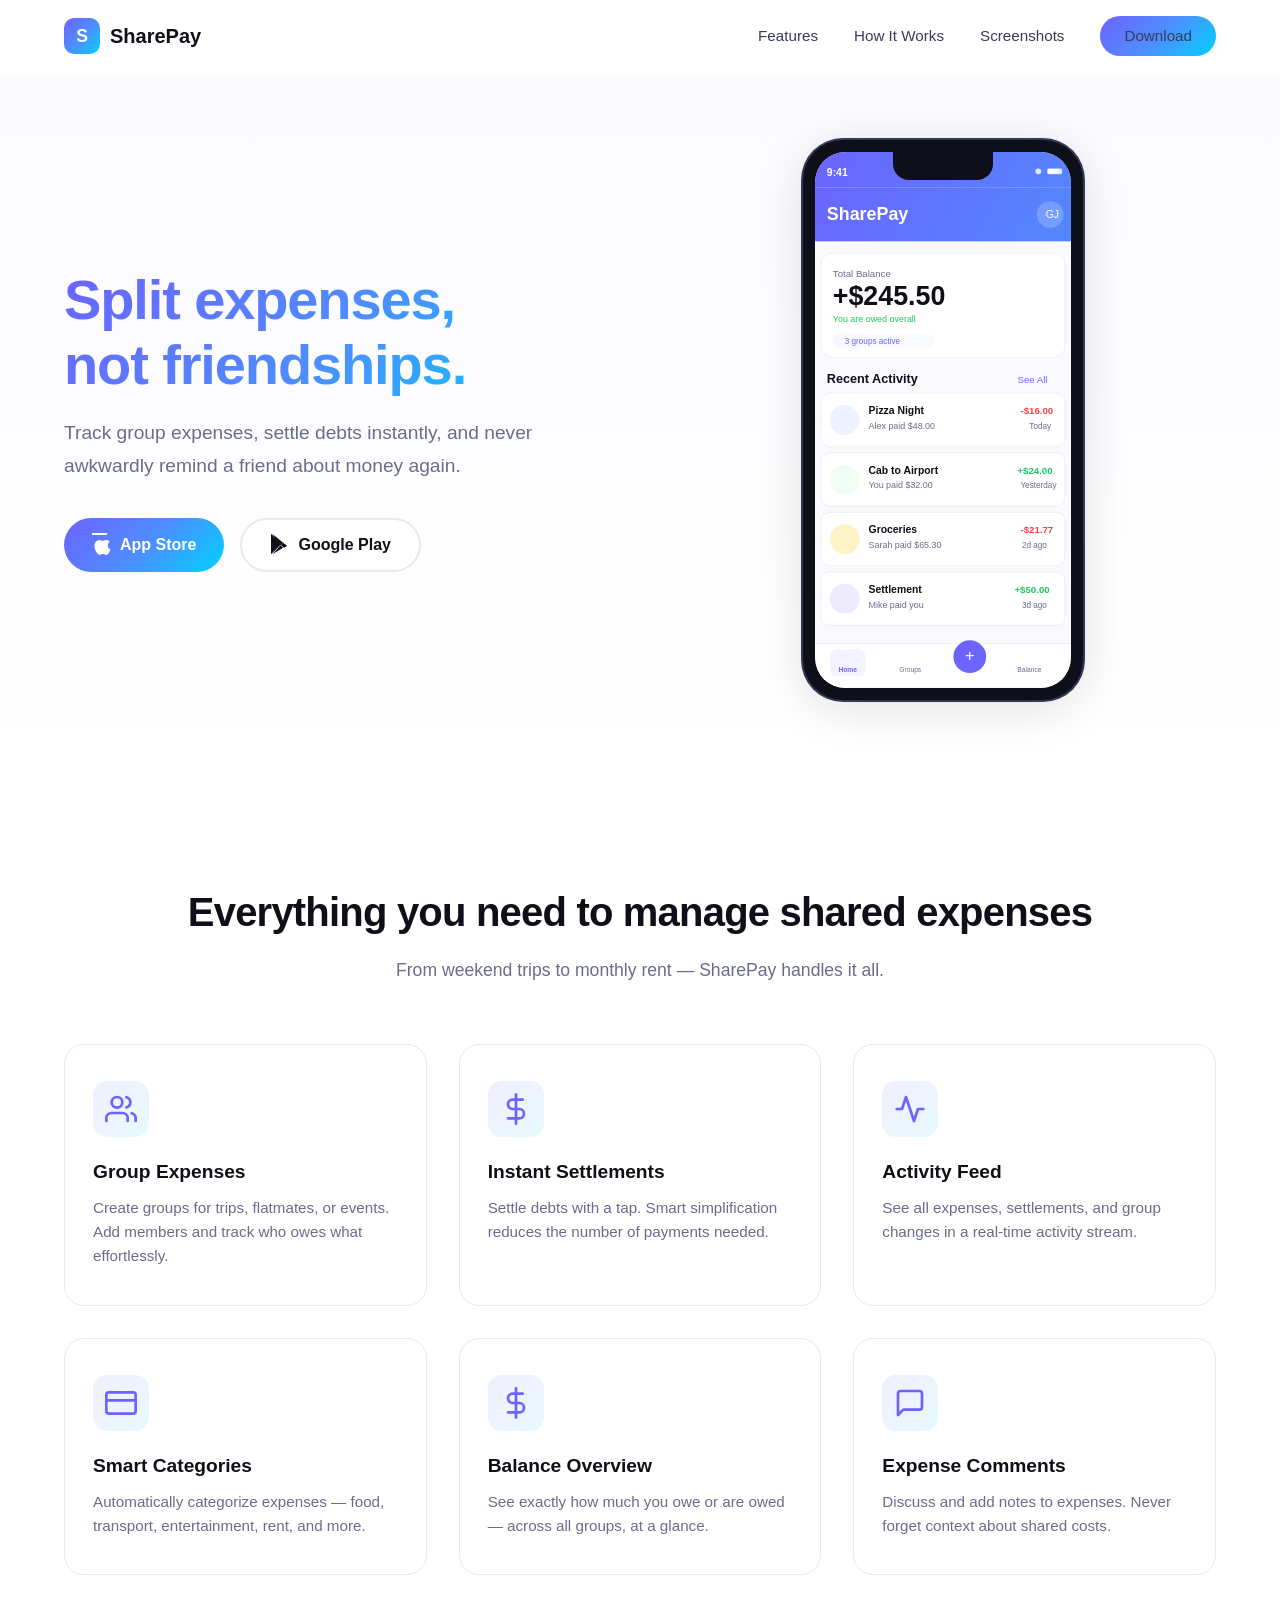
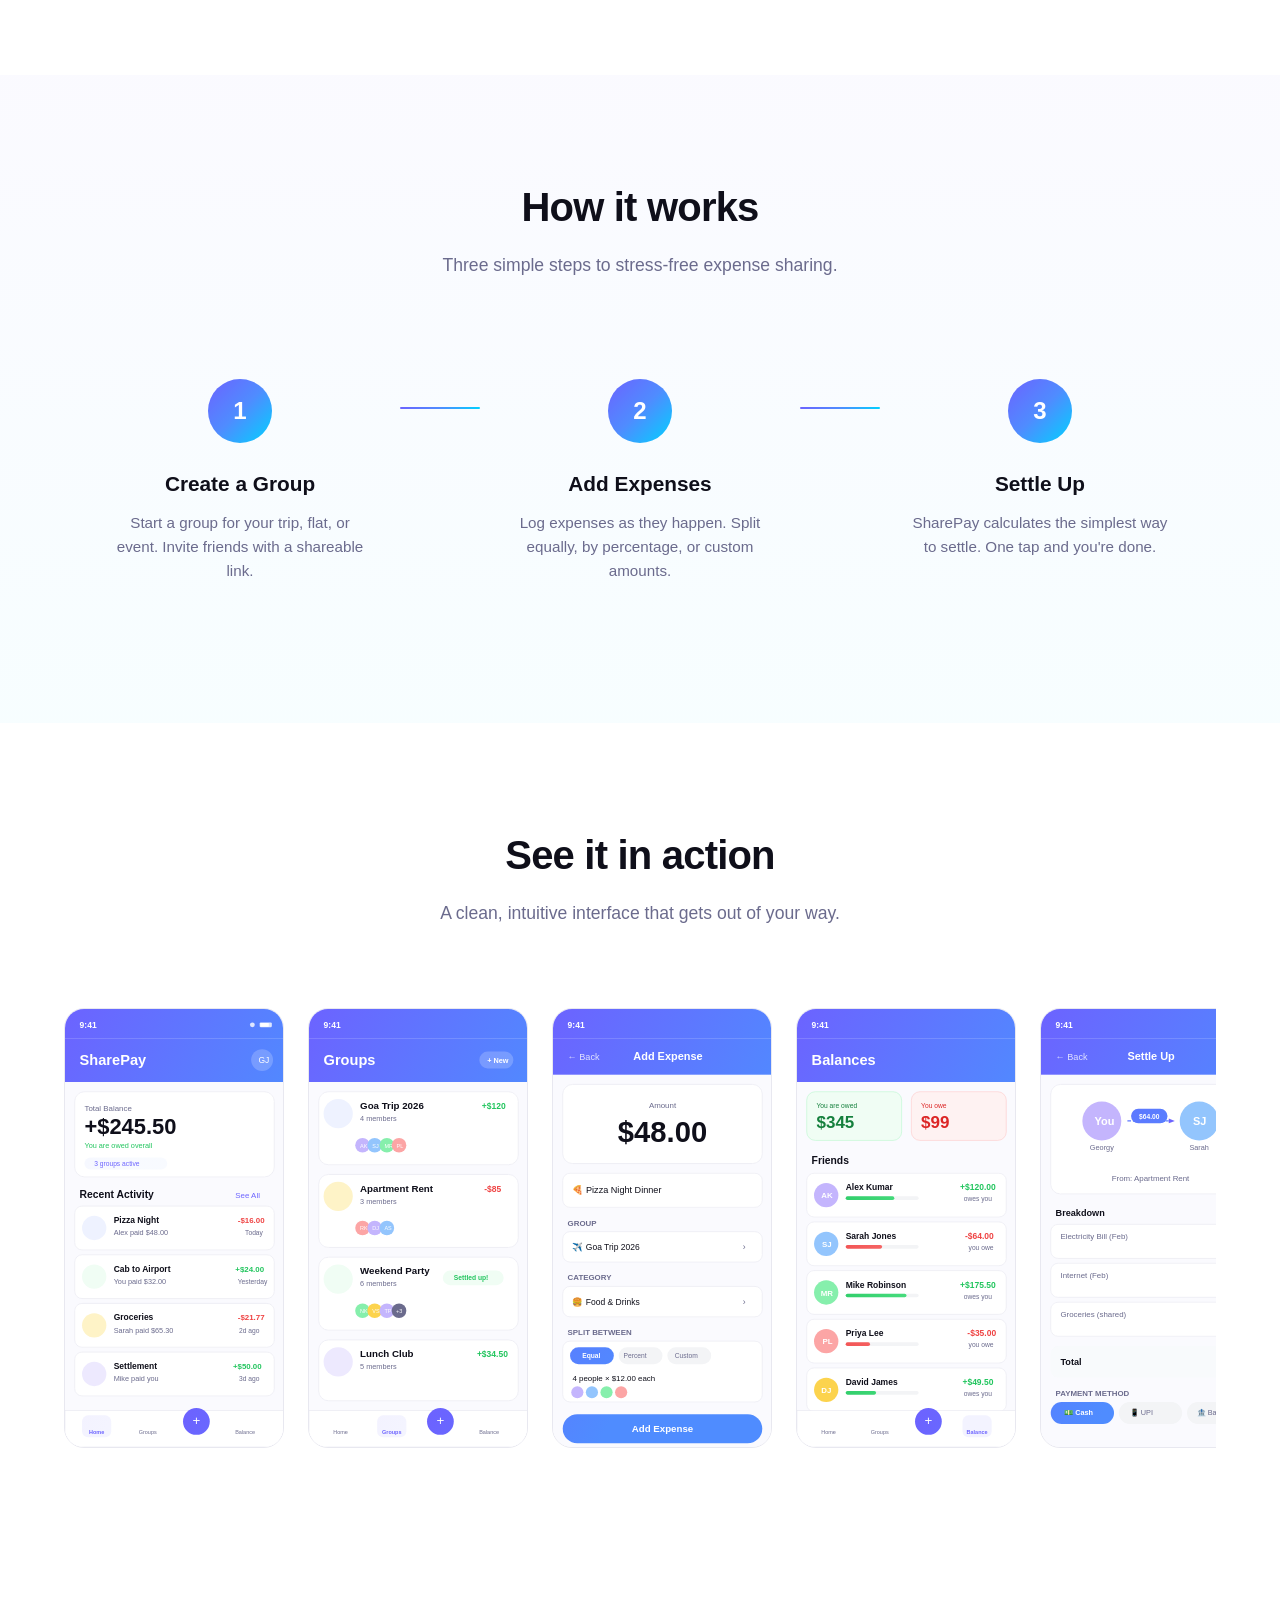
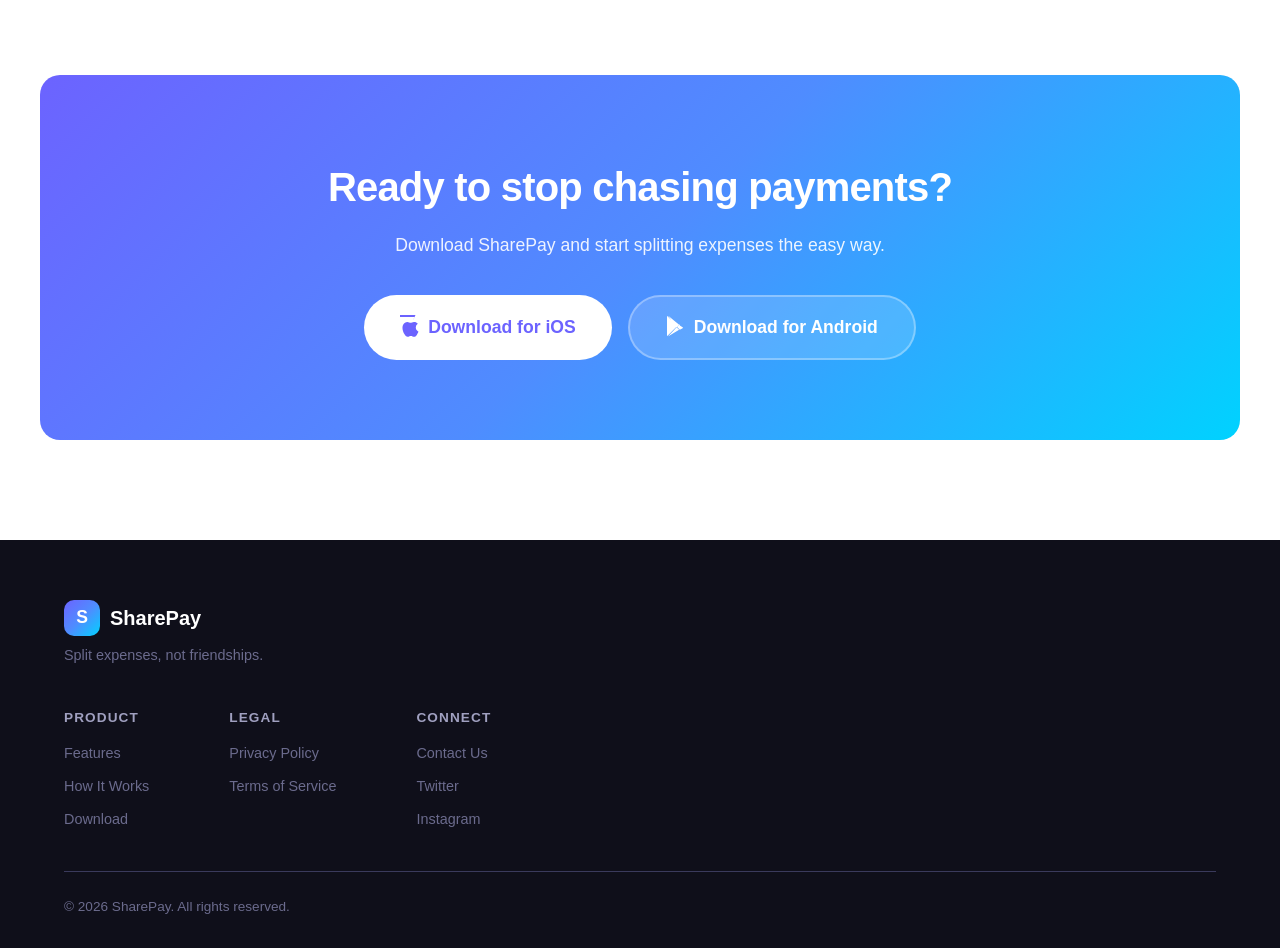
==== index.html @ a09e29b0 "Add SharePay landing page Static HTML/CSS/JS landing page with hero, features, how-it-works, app scr" ====
<!DOCTYPE html>
<html lang="en">
<head>
    <meta charset="UTF-8">
    <meta name="viewport" content="width=device-width, initial-scale=1.0">
    <title>SharePay — Split Expenses, Not Friendships</title>
    <meta name="description" content="SharePay makes splitting bills and tracking group expenses effortless. Available on iOS and Android.">
    <link rel="stylesheet" href="css/styles.css">
</head>
<body>

    <!-- Navigation -->
    <nav class="navbar" id="navbar">
        <div class="container nav-container">
            <a href="#" class="logo">
                <span class="logo-icon">S</span>
                <span class="logo-text">SharePay</span>
            </a>
            <button class="nav-toggle" id="navToggle" aria-label="Toggle menu">
                <span></span>
                <span></span>
                <span></span>
            </button>
            <ul class="nav-links" id="navLinks">
                <li><a href="#features">Features</a></li>
                <li><a href="#how-it-works">How It Works</a></li>
                <li><a href="#screenshots">Screenshots</a></li>
                <li><a href="#download" class="btn btn-nav">Download</a></li>
            </ul>
        </div>
    </nav>

    <!-- Hero -->
    <section class="hero" id="hero">
        <div class="container hero-container">
            <div class="hero-content">
                <h1>Split expenses,<br>not friendships.</h1>
                <p class="hero-subtitle">Track group expenses, settle debts instantly, and never awkwardly remind a friend about money again.</p>
                <div class="hero-cta">
                    <a href="#" class="btn btn-primary">
                        <svg width="20" height="24" viewBox="0 0 20 24" fill="currentColor"><path d="M15.77 12.588c-.024-2.468 2.016-3.66 2.108-3.72-1.152-1.68-2.94-1.908-3.576-1.932-1.512-.156-2.964.9-3.732.9-.78 0-1.968-.876-3.24-.852-1.656.024-3.192.972-4.044 2.46-1.74 3.012-.444 7.464 1.236 9.9.828 1.2 1.812 2.544 3.096 2.496 1.248-.048 1.716-.804 3.228-.804 1.5 0 1.932.804 3.24.78 1.344-.024 2.184-1.212 2.988-2.42.96-1.38 1.344-2.724 1.368-2.796-.036-.012-2.616-1.008-2.64-3.984v-.028zM13.26 5.1c.684-.84 1.152-1.992 1.02-3.156-984.048-1.968.66-2.652 1.5-2.652 1.5s.204 1.104-.48 2.16c-.684.84-1.44 1.5-2.544 1.416-.06 0-.06 0 0 0z"/></svg>
                        App Store
                    </a>
                    <a href="#" class="btn btn-secondary">
                        <svg width="20" height="22" viewBox="0 0 20 22" fill="currentColor"><path d="M1.252 0L11.3 10.048 1.252 20.096c-.168-.18-.252-.432-.252-.744V.744C1 .432 1.084.18 1.252 0zm.744-.432L13.14 8.856l-2.496 2.496L2.004-.432h-.008zM13.86 9.576l2.736 1.584c.504.288.504.768 0 1.068L13.86 13.8l-2.748-2.748 2.748-2.748v.272zM1.996 20.528l8.64-9.288 2.496 2.496L1.996 20.528z"/></svg>
                        Google Play
                    </a>
                </div>
            </div>
            <div class="hero-visual">
                <div class="phone-mockup">
                    <div class="phone-screen">
                        <img src="assets/screen-home.svg" alt="SharePay Home Screen" class="phone-screen-img">
                    </div>
                </div>
            </div>
        </div>
    </section>

    <!-- Features -->
    <section class="features" id="features">
        <div class="container">
            <div class="section-header">
                <h2>Everything you need to manage shared expenses</h2>
                <p>From weekend trips to monthly rent — SharePay handles it all.</p>
            </div>
            <div class="features-grid">
                <div class="feature-card reveal">
                    <div class="feature-icon">
                        <svg width="32" height="32" viewBox="0 0 24 24" fill="none" stroke="currentColor" stroke-width="2" stroke-linecap="round" stroke-linejoin="round"><path d="M17 21v-2a4 4 0 0 0-4-4H5a4 4 0 0 0-4 4v2"/><circle cx="9" cy="7" r="4"/><path d="M23 21v-2a4 4 0 0 0-3-3.87"/><path d="M16 3.13a4 4 0 0 1 0 7.75"/></svg>
                    </div>
                    <h3>Group Expenses</h3>
                    <p>Create groups for trips, flatmates, or events. Add members and track who owes what effortlessly.</p>
                </div>
                <div class="feature-card reveal">
                    <div class="feature-icon">
                        <svg width="32" height="32" viewBox="0 0 24 24" fill="none" stroke="currentColor" stroke-width="2" stroke-linecap="round" stroke-linejoin="round"><path d="M12 1v22"/><path d="M17 5H9.5a3.5 3.5 0 0 0 0 7h5a3.5 3.5 0 0 1 0 7H6"/></svg>
                    </div>
                    <h3>Instant Settlements</h3>
                    <p>Settle debts with a tap. Smart simplification reduces the number of payments needed.</p>
                </div>
                <div class="feature-card reveal">
                    <div class="feature-icon">
                        <svg width="32" height="32" viewBox="0 0 24 24" fill="none" stroke="currentColor" stroke-width="2" stroke-linecap="round" stroke-linejoin="round"><polyline points="22 12 18 12 15 21 9 3 6 12 2 12"/></svg>
                    </div>
                    <h3>Activity Feed</h3>
                    <p>See all expenses, settlements, and group changes in a real-time activity stream.</p>
                </div>
                <div class="feature-card reveal">
                    <div class="feature-icon">
                        <svg width="32" height="32" viewBox="0 0 24 24" fill="none" stroke="currentColor" stroke-width="2" stroke-linecap="round" stroke-linejoin="round"><rect x="1" y="4" width="22" height="16" rx="2" ry="2"/><line x1="1" y1="10" x2="23" y2="10"/></svg>
                    </div>
                    <h3>Smart Categories</h3>
                    <p>Automatically categorize expenses — food, transport, entertainment, rent, and more.</p>
                </div>
                <div class="feature-card reveal">
                    <div class="feature-icon">
                        <svg width="32" height="32" viewBox="0 0 24 24" fill="none" stroke="currentColor" stroke-width="2" stroke-linecap="round" stroke-linejoin="round"><line x1="12" y1="1" x2="12" y2="23"/><path d="M17 5H9.5a3.5 3.5 0 0 0 0 7h5a3.5 3.5 0 0 1 0 7H6"/></svg>
                    </div>
                    <h3>Balance Overview</h3>
                    <p>See exactly how much you owe or are owed — across all groups, at a glance.</p>
                </div>
                <div class="feature-card reveal">
                    <div class="feature-icon">
                        <svg width="32" height="32" viewBox="0 0 24 24" fill="none" stroke="currentColor" stroke-width="2" stroke-linecap="round" stroke-linejoin="round"><path d="M21 15a2 2 0 0 1-2 2H7l-4 4V5a2 2 0 0 1 2-2h14a2 2 0 0 1 2 2z"/></svg>
                    </div>
                    <h3>Expense Comments</h3>
                    <p>Discuss and add notes to expenses. Never forget context about shared costs.</p>
                </div>
            </div>
        </div>
    </section>

    <!-- How It Works -->
    <section class="how-it-works" id="how-it-works">
        <div class="container">
            <div class="section-header">
                <h2>How it works</h2>
                <p>Three simple steps to stress-free expense sharing.</p>
            </div>
            <div class="steps">
                <div class="step reveal">
                    <div class="step-number">1</div>
                    <h3>Create a Group</h3>
                    <p>Start a group for your trip, flat, or event. Invite friends with a shareable link.</p>
                </div>
                <div class="step-connector"></div>
                <div class="step reveal">
                    <div class="step-number">2</div>
                    <h3>Add Expenses</h3>
                    <p>Log expenses as they happen. Split equally, by percentage, or custom amounts.</p>
                </div>
                <div class="step-connector"></div>
                <div class="step reveal">
                    <div class="step-number">3</div>
                    <h3>Settle Up</h3>
                    <p>SharePay calculates the simplest way to settle. One tap and you're done.</p>
                </div>
            </div>
        </div>
    </section>

    <!-- Screenshots -->
    <section class="screenshots" id="screenshots">
        <div class="container">
            <div class="section-header">
                <h2>See it in action</h2>
                <p>A clean, intuitive interface that gets out of your way.</p>
            </div>
            <div class="screenshots-scroll">
                <div class="screenshot-card reveal">
                    <img src="assets/screen-home.svg" alt="Home Screen" class="screenshot-img">
                </div>
                <div class="screenshot-card reveal">
                    <img src="assets/screen-groups.svg" alt="Groups View" class="screenshot-img">
                </div>
                <div class="screenshot-card reveal">
                    <img src="assets/screen-add-expense.svg" alt="Add Expense" class="screenshot-img">
                </div>
                <div class="screenshot-card reveal">
                    <img src="assets/screen-balances.svg" alt="Balances" class="screenshot-img">
                </div>
                <div class="screenshot-card reveal">
                    <img src="assets/screen-settle.svg" alt="Settle Up" class="screenshot-img">
                </div>
            </div>
        </div>
    </section>

    <!-- Download CTA -->
    <section class="download" id="download">
        <div class="container download-container">
            <h2>Ready to stop chasing payments?</h2>
            <p>Download SharePay and start splitting expenses the easy way.</p>
            <div class="download-buttons">
                <a href="#" class="btn btn-primary btn-lg">
                    <svg width="20" height="24" viewBox="0 0 20 24" fill="currentColor"><path d="M15.77 12.588c-.024-2.468 2.016-3.66 2.108-3.72-1.152-1.68-2.94-1.908-3.576-1.932-1.512-.156-2.964.9-3.732.9-.78 0-1.968-.876-3.24-.852-1.656.024-3.192.972-4.044 2.46-1.74 3.012-.444 7.464 1.236 9.9.828 1.2 1.812 2.544 3.096 2.496 1.248-.048 1.716-.804 3.228-.804 1.5 0 1.932.804 3.24.78 1.344-.024 2.184-1.212 2.988-2.42.96-1.38 1.344-2.724 1.368-2.796-.036-.012-2.616-1.008-2.64-3.984v-.028zM13.26 5.1c.684-.84 1.152-1.992 1.02-3.156-984.048-1.968.66-2.652 1.5-2.652 1.5s.204 1.104-.48 2.16c-.684.84-1.44 1.5-2.544 1.416-.06 0-.06 0 0 0z"/></svg>
                    Download for iOS
                </a>
                <a href="#" class="btn btn-secondary btn-lg">
                    <svg width="20" height="22" viewBox="0 0 20 22" fill="currentColor"><path d="M1.252 0L11.3 10.048 1.252 20.096c-.168-.18-.252-.432-.252-.744V.744C1 .432 1.084.18 1.252 0zm.744-.432L13.14 8.856l-2.496 2.496L2.004-.432h-.008zM13.86 9.576l2.736 1.584c.504.288.504.768 0 1.068L13.86 13.8l-2.748-2.748 2.748-2.748v.272zM1.996 20.528l8.64-9.288 2.496 2.496L1.996 20.528z"/></svg>
                    Download for Android
                </a>
            </div>
        </div>
    </section>

    <!-- Footer -->
    <footer class="footer">
        <div class="container footer-container">
            <div class="footer-brand">
                <a href="#" class="logo">
                    <span class="logo-icon">S</span>
                    <span class="logo-text">SharePay</span>
                </a>
                <p>Split expenses, not friendships.</p>
            </div>
            <div class="footer-links">
                <div class="footer-col">
                    <h4>Product</h4>
                    <a href="#features">Features</a>
                    <a href="#how-it-works">How It Works</a>
                    <a href="#download">Download</a>
                </div>
                <div class="footer-col">
                    <h4>Legal</h4>
                    <a href="#">Privacy Policy</a>
                    <a href="#">Terms of Service</a>
                </div>
                <div class="footer-col">
                    <h4>Connect</h4>
                    <a href="#">Contact Us</a>
                    <a href="#">Twitter</a>
                    <a href="#">Instagram</a>
                </div>
            </div>
            <div class="footer-bottom">
                <p>&copy; 2026 SharePay. All rights reserved.</p>
            </div>
        </div>
    </footer>

    <script src="js/main.js"></script>
</body>
</html>
---- css/styles.css ----
/* ========================================
   Reset & Base
   ======================================== */

*, *::before, *::after {
    margin: 0;
    padding: 0;
    box-sizing: border-box;
}

:root {
    --purple: #6C63FF;
    --blue: #4F8CFF;
    --teal: #00D2FF;
    --dark: #0F0F1A;
    --dark-light: #1A1A2E;
    --gray-900: #1E1E30;
    --gray-700: #3A3A5C;
    --gray-500: #6B6B8D;
    --gray-300: #A0A0C0;
    --gray-100: #E8E8F0;
    --white: #FFFFFF;
    --gradient: linear-gradient(135deg, var(--purple), var(--blue), var(--teal));
    --gradient-subtle: linear-gradient(135deg, rgba(108,99,255,0.1), rgba(79,140,255,0.1), rgba(0,210,255,0.1));
    --radius: 12px;
    --radius-lg: 20px;
    --shadow: 0 4px 24px rgba(0, 0, 0, 0.08);
    --shadow-lg: 0 8px 48px rgba(0, 0, 0, 0.12);
    --transition: 0.3s ease;
}

html {
    scroll-behavior: smooth;
    font-size: 16px;
}

body {
    font-family: -apple-system, BlinkMacSystemFont, 'Segoe UI', Roboto, 'Helvetica Neue', Arial, sans-serif;
    color: var(--dark);
    background: var(--white);
    line-height: 1.6;
    overflow-x: hidden;
}

.container {
    max-width: 1200px;
    margin: 0 auto;
    padding: 0 24px;
}

a {
    text-decoration: none;
    color: inherit;
}

/* ========================================
   Buttons
   ======================================== */

.btn {
    display: inline-flex;
    align-items: center;
    gap: 8px;
    padding: 12px 28px;
    border-radius: 50px;
    font-size: 1rem;
    font-weight: 600;
    cursor: pointer;
    transition: transform var(--transition), box-shadow var(--transition), opacity var(--transition);
    border: none;
    white-space: nowrap;
}

.btn:hover {
    transform: translateY(-2px);
    box-shadow: 0 8px 24px rgba(108, 99, 255, 0.3);
}

.btn:active {
    transform: translateY(0);
}

.btn-primary {
    background: var(--gradient);
    color: var(--white);
}

.btn-secondary {
    background: var(--white);
    color: var(--dark);
    border: 2px solid var(--gray-100);
}

.btn-secondary:hover {
    border-color: var(--purple);
    box-shadow: 0 8px 24px rgba(108, 99, 255, 0.15);
}

.btn-nav {
    padding: 8px 24px;
    background: var(--gradient);
    color: var(--white);
    border-radius: 50px;
    font-size: 0.9rem;
}

.btn-lg {
    padding: 16px 36px;
    font-size: 1.1rem;
}

/* ========================================
   Navigation
   ======================================== */

.navbar {
    position: fixed;
    top: 0;
    left: 0;
    right: 0;
    z-index: 1000;
    background: rgba(255, 255, 255, 0.9);
    backdrop-filter: blur(20px);
    -webkit-backdrop-filter: blur(20px);
    border-bottom: 1px solid transparent;
    transition: border-color var(--transition), box-shadow var(--transition);
}

.navbar.scrolled {
    border-bottom-color: var(--gray-100);
    box-shadow: 0 2px 16px rgba(0, 0, 0, 0.06);
}

.nav-container {
    display: flex;
    align-items: center;
    justify-content: space-between;
    height: 72px;
}

.logo {
    display: flex;
    align-items: center;
    gap: 10px;
    font-weight: 700;
    font-size: 1.25rem;
}

.logo-icon {
    display: flex;
    align-items: center;
    justify-content: center;
    width: 36px;
    height: 36px;
    background: var(--gradient);
    color: var(--white);
    border-radius: 10px;
    font-weight: 800;
    font-size: 1.1rem;
}

.logo-text {
    color: var(--dark);
}

.nav-links {
    display: flex;
    align-items: center;
    gap: 36px;
    list-style: none;
}

.nav-links a {
    font-size: 0.95rem;
    font-weight: 500;
    color: var(--gray-700);
    transition: color var(--transition);
}

.nav-links a:hover {
    color: var(--purple);
}

.nav-toggle {
    display: none;
    flex-direction: column;
    gap: 5px;
    background: none;
    border: none;
    cursor: pointer;
    padding: 4px;
}

.nav-toggle span {
    display: block;
    width: 24px;
    height: 2px;
    background: var(--dark);
    border-radius: 2px;
    transition: transform var(--transition), opacity var(--transition);
}

.nav-toggle.active span:nth-child(1) {
    transform: translateY(7px) rotate(45deg);
}

.nav-toggle.active span:nth-child(2) {
    opacity: 0;
}

.nav-toggle.active span:nth-child(3) {
    transform: translateY(-7px) rotate(-45deg);
}

/* ========================================
   Hero
   ======================================== */

.hero {
    padding: 140px 0 80px;
    background: linear-gradient(180deg, rgba(108, 99, 255, 0.03) 0%, rgba(255,255,255,0) 100%);
}

.hero-container {
    display: grid;
    grid-template-columns: 1fr 1fr;
    align-items: center;
    gap: 60px;
}

.hero h1 {
    font-size: 3.5rem;
    font-weight: 800;
    line-height: 1.15;
    letter-spacing: -0.02em;
    background: var(--gradient);
    -webkit-background-clip: text;
    -webkit-text-fill-color: transparent;
    background-clip: text;
}

.hero-subtitle {
    margin-top: 20px;
    font-size: 1.2rem;
    color: var(--gray-500);
    max-width: 480px;
    line-height: 1.7;
}

.hero-cta {
    margin-top: 36px;
    display: flex;
    gap: 16px;
    flex-wrap: wrap;
}

.hero-visual {
    display: flex;
    justify-content: center;
}

.phone-mockup {
    width: 280px;
    height: 560px;
    background: var(--dark);
    border-radius: 40px;
    padding: 12px;
    box-shadow: var(--shadow-lg), 0 0 0 2px var(--gray-700);
    position: relative;
}

.phone-mockup::before {
    content: '';
    position: absolute;
    top: 12px;
    left: 50%;
    transform: translateX(-50%);
    width: 100px;
    height: 28px;
    background: var(--dark);
    border-radius: 0 0 16px 16px;
    z-index: 2;
}

.phone-screen {
    width: 100%;
    height: 100%;
    background: var(--gradient-subtle);
    border-radius: 30px;
    display: flex;
    align-items: center;
    justify-content: center;
    overflow: hidden;
}

.phone-screen-img {
    width: 100%;
    height: 100%;
    object-fit: cover;
    border-radius: 30px;
}

/* ========================================
   Section Headers
   ======================================== */

.section-header {
    text-align: center;
    margin-bottom: 60px;
}

.section-header h2 {
    font-size: 2.5rem;
    font-weight: 800;
    letter-spacing: -0.02em;
    color: var(--dark);
}

.section-header p {
    margin-top: 12px;
    font-size: 1.1rem;
    color: var(--gray-500);
}

/* ========================================
   Features
   ======================================== */

.features {
    padding: 100px 0;
}

.features-grid {
    display: grid;
    grid-template-columns: repeat(3, 1fr);
    gap: 32px;
}

.feature-card {
    padding: 36px 28px;
    border-radius: var(--radius-lg);
    background: var(--white);
    border: 1px solid var(--gray-100);
    transition: transform var(--transition), box-shadow var(--transition), border-color var(--transition);
}

.feature-card:hover {
    transform: translateY(-4px);
    box-shadow: var(--shadow-lg);
    border-color: rgba(108, 99, 255, 0.2);
}

.feature-icon {
    display: inline-flex;
    align-items: center;
    justify-content: center;
    width: 56px;
    height: 56px;
    border-radius: 14px;
    background: var(--gradient-subtle);
    color: var(--purple);
    margin-bottom: 20px;
}

.feature-card h3 {
    font-size: 1.2rem;
    font-weight: 700;
    margin-bottom: 8px;
    color: var(--dark);
}

.feature-card p {
    font-size: 0.95rem;
    color: var(--gray-500);
    line-height: 1.6;
}

/* ========================================
   How It Works
   ======================================== */

.how-it-works {
    padding: 100px 0;
    background: linear-gradient(180deg, rgba(108, 99, 255, 0.03) 0%, rgba(0, 210, 255, 0.03) 100%);
}

.steps {
    display: flex;
    align-items: flex-start;
    justify-content: center;
    gap: 0;
}

.step {
    text-align: center;
    padding: 40px 32px;
    flex: 1;
    max-width: 320px;
}

.step-number {
    display: inline-flex;
    align-items: center;
    justify-content: center;
    width: 64px;
    height: 64px;
    border-radius: 50%;
    background: var(--gradient);
    color: var(--white);
    font-size: 1.5rem;
    font-weight: 800;
    margin-bottom: 24px;
}

.step h3 {
    font-size: 1.3rem;
    font-weight: 700;
    margin-bottom: 10px;
    color: var(--dark);
}

.step p {
    font-size: 0.95rem;
    color: var(--gray-500);
    line-height: 1.6;
}

.step-connector {
    width: 80px;
    height: 2px;
    background: var(--gradient);
    margin-top: 68px;
    flex-shrink: 0;
    border-radius: 2px;
}

/* ========================================
   Screenshots
   ======================================== */

.screenshots {
    padding: 100px 0;
}

.screenshots-scroll {
    display: flex;
    gap: 24px;
    overflow-x: auto;
    padding: 20px 0;
    scroll-snap-type: x mandatory;
    -webkit-overflow-scrolling: touch;
    scrollbar-width: none;
}

.screenshots-scroll::-webkit-scrollbar {
    display: none;
}

.screenshot-card {
    flex-shrink: 0;
    scroll-snap-align: center;
}

.screenshot-img {
    width: 220px;
    height: 440px;
    border: 1px solid var(--gray-100);
    border-radius: var(--radius-lg);
    object-fit: cover;
    object-position: top;
    transition: transform var(--transition), box-shadow var(--transition);
}

.screenshot-card:hover .screenshot-img {
    transform: translateY(-4px);
    box-shadow: var(--shadow-lg);
}

/* ========================================
   Download CTA
   ======================================== */

.download {
    padding: 100px 0;
}

.download-container {
    text-align: center;
    padding: 80px 48px;
    background: var(--gradient);
    border-radius: var(--radius-lg);
    color: var(--white);
}

.download-container h2 {
    font-size: 2.5rem;
    font-weight: 800;
    letter-spacing: -0.02em;
}

.download-container p {
    margin-top: 12px;
    font-size: 1.1rem;
    opacity: 0.9;
}

.download-buttons {
    margin-top: 36px;
    display: flex;
    justify-content: center;
    gap: 16px;
    flex-wrap: wrap;
}

.download .btn-primary {
    background: var(--white);
    color: var(--purple);
}

.download .btn-primary:hover {
    box-shadow: 0 8px 32px rgba(0, 0, 0, 0.2);
}

.download .btn-secondary {
    background: rgba(255, 255, 255, 0.15);
    color: var(--white);
    border-color: rgba(255, 255, 255, 0.3);
}

.download .btn-secondary:hover {
    background: rgba(255, 255, 255, 0.25);
    border-color: rgba(255, 255, 255, 0.5);
    box-shadow: 0 8px 32px rgba(0, 0, 0, 0.2);
}

/* ========================================
   Footer
   ======================================== */

.footer {
    padding: 60px 0 30px;
    background: var(--dark);
    color: var(--gray-300);
}

.footer-container {
    display: flex;
    flex-direction: column;
    gap: 40px;
}

.footer .logo-text {
    color: var(--white);
}

.footer-brand p {
    margin-top: 8px;
    font-size: 0.9rem;
    color: var(--gray-500);
}

.footer-links {
    display: flex;
    gap: 80px;
}

.footer-col {
    display: flex;
    flex-direction: column;
    gap: 10px;
}

.footer-col h4 {
    font-size: 0.85rem;
    font-weight: 700;
    text-transform: uppercase;
    letter-spacing: 0.08em;
    color: var(--gray-300);
    margin-bottom: 4px;
}

.footer-col a {
    font-size: 0.9rem;
    color: var(--gray-500);
    transition: color var(--transition);
}

.footer-col a:hover {
    color: var(--white);
}

.footer-bottom {
    border-top: 1px solid var(--gray-700);
    padding-top: 24px;
}

.footer-bottom p {
    font-size: 0.85rem;
    color: var(--gray-500);
}

/* ========================================
   Scroll Reveal Animation
   ======================================== */

.reveal {
    opacity: 0;
    transform: translateY(30px);
    transition: opacity 0.6s ease, transform 0.6s ease;
}

.reveal.visible {
    opacity: 1;
    transform: translateY(0);
}

/* ========================================
   Responsive — Tablet
   ======================================== */

@media (max-width: 1024px) {
    .hero h1 {
        font-size: 2.8rem;
    }

    .features-grid {
        grid-template-columns: repeat(2, 1fr);
    }

    .steps {
        flex-wrap: wrap;
        gap: 0;
    }

    .step-connector {
        display: none;
    }
}

/* ========================================
   Responsive — Mobile
   ======================================== */

@media (max-width: 768px) {
    .nav-toggle {
        display: flex;
    }

    .nav-links {
        position: fixed;
        top: 72px;
        left: 0;
        right: 0;
        background: rgba(255, 255, 255, 0.98);
        backdrop-filter: blur(20px);
        -webkit-backdrop-filter: blur(20px);
        flex-direction: column;
        padding: 24px;
        gap: 20px;
        border-bottom: 1px solid var(--gray-100);
        transform: translateY(-120%);
        opacity: 0;
        transition: transform var(--transition), opacity var(--transition);
        pointer-events: none;
    }

    .nav-links.open {
        transform: translateY(0);
        opacity: 1;
        pointer-events: all;
    }

    .hero {
        padding: 110px 0 60px;
    }

    .hero-container {
        grid-template-columns: 1fr;
        gap: 48px;
        text-align: center;
    }

    .hero h1 {
        font-size: 2.2rem;
    }

    .hero-subtitle {
        margin-left: auto;
        margin-right: auto;
    }

    .hero-cta {
        justify-content: center;
    }

    .hero-visual {
        order: -1;
    }

    .phone-mockup {
        width: 220px;
        height: 440px;
        border-radius: 32px;
        padding: 10px;
    }

    .phone-mockup::before {
        width: 80px;
        height: 24px;
    }

    .phone-screen {
        border-radius: 24px;
    }

    .section-header h2 {
        font-size: 1.8rem;
    }

    .features-grid {
        grid-template-columns: 1fr;
        gap: 20px;
    }

    .feature-card {
        padding: 28px 24px;
    }

    .steps {
        flex-direction: column;
        align-items: center;
    }

    .step {
        max-width: 100%;
    }

    .screenshot-img {
        width: 180px;
        height: 360px;
    }

    .download-container {
        padding: 48px 24px;
        border-radius: var(--radius);
    }

    .download-container h2 {
        font-size: 1.8rem;
    }

    .footer-links {
        flex-direction: column;
        gap: 32px;
    }

    .btn {
        padding: 10px 24px;
        font-size: 0.9rem;
    }

    .btn-lg {
        padding: 14px 28px;
        font-size: 1rem;
    }
}
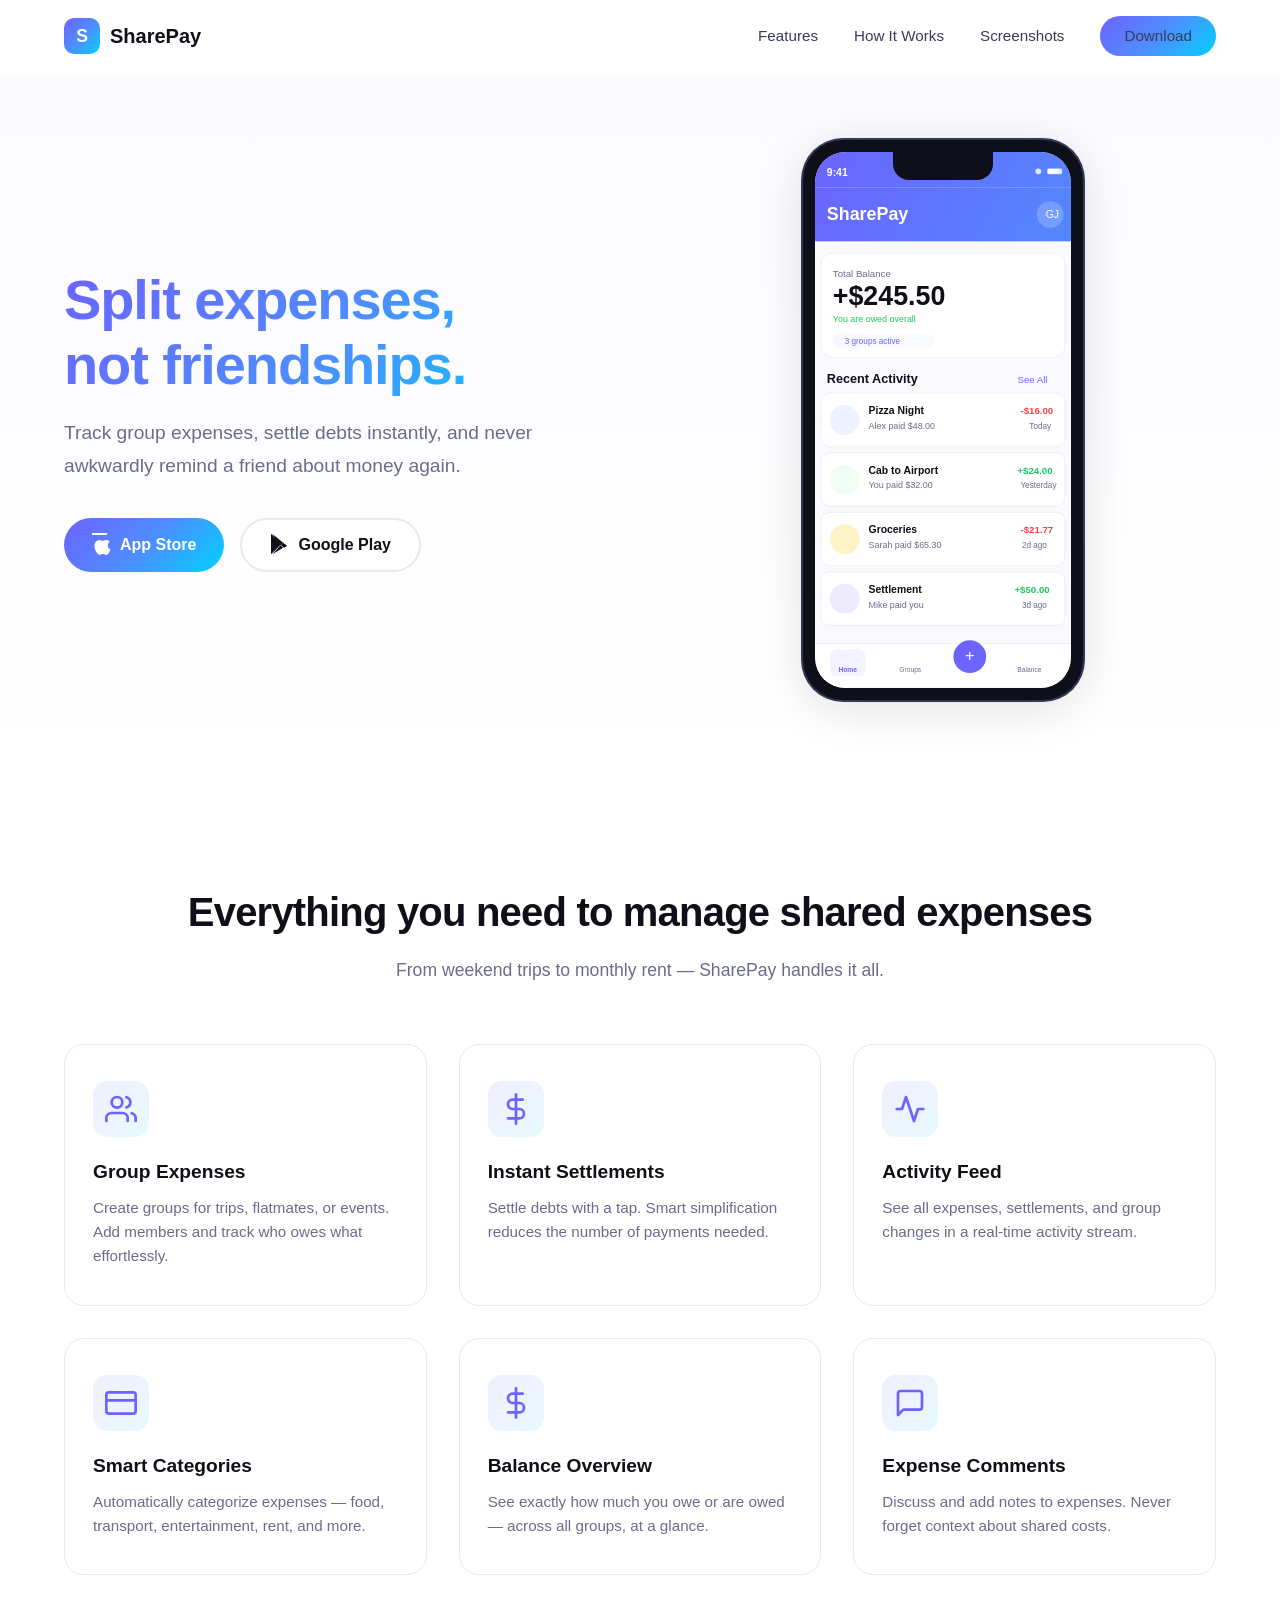
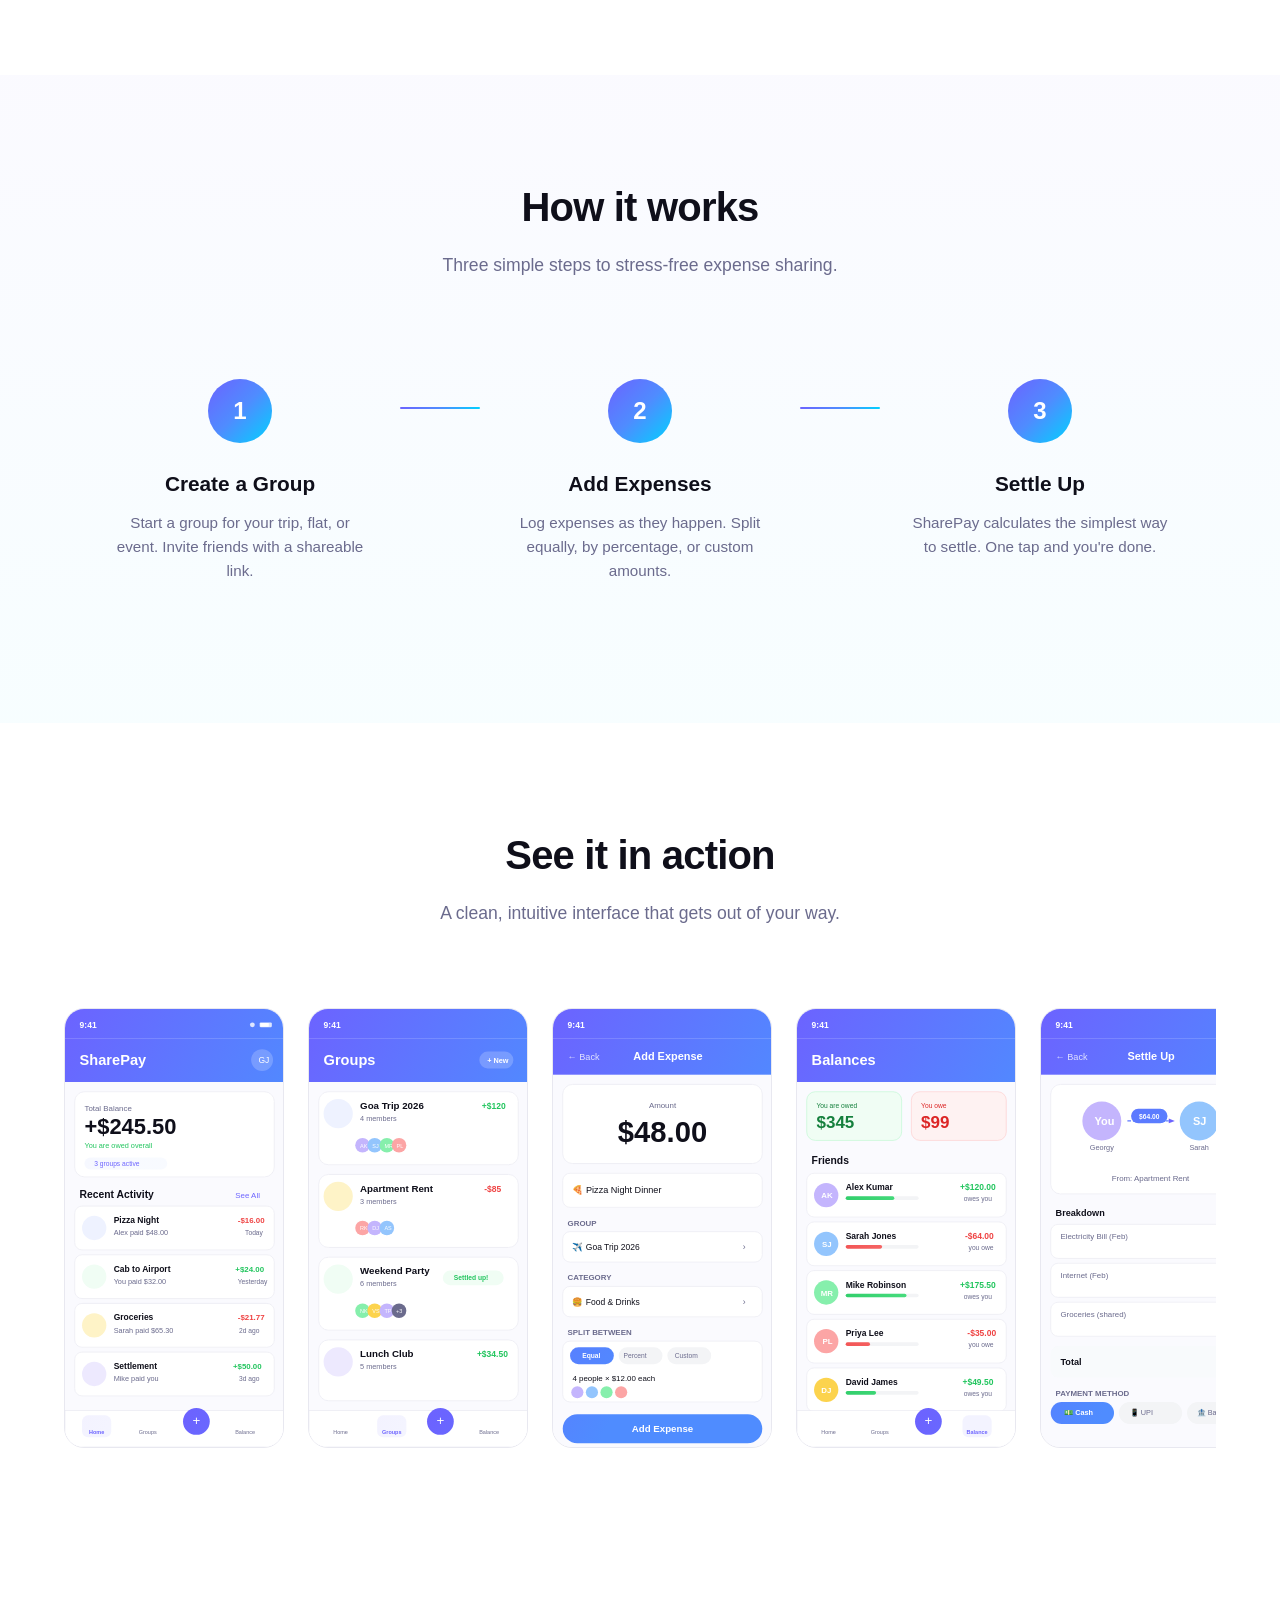
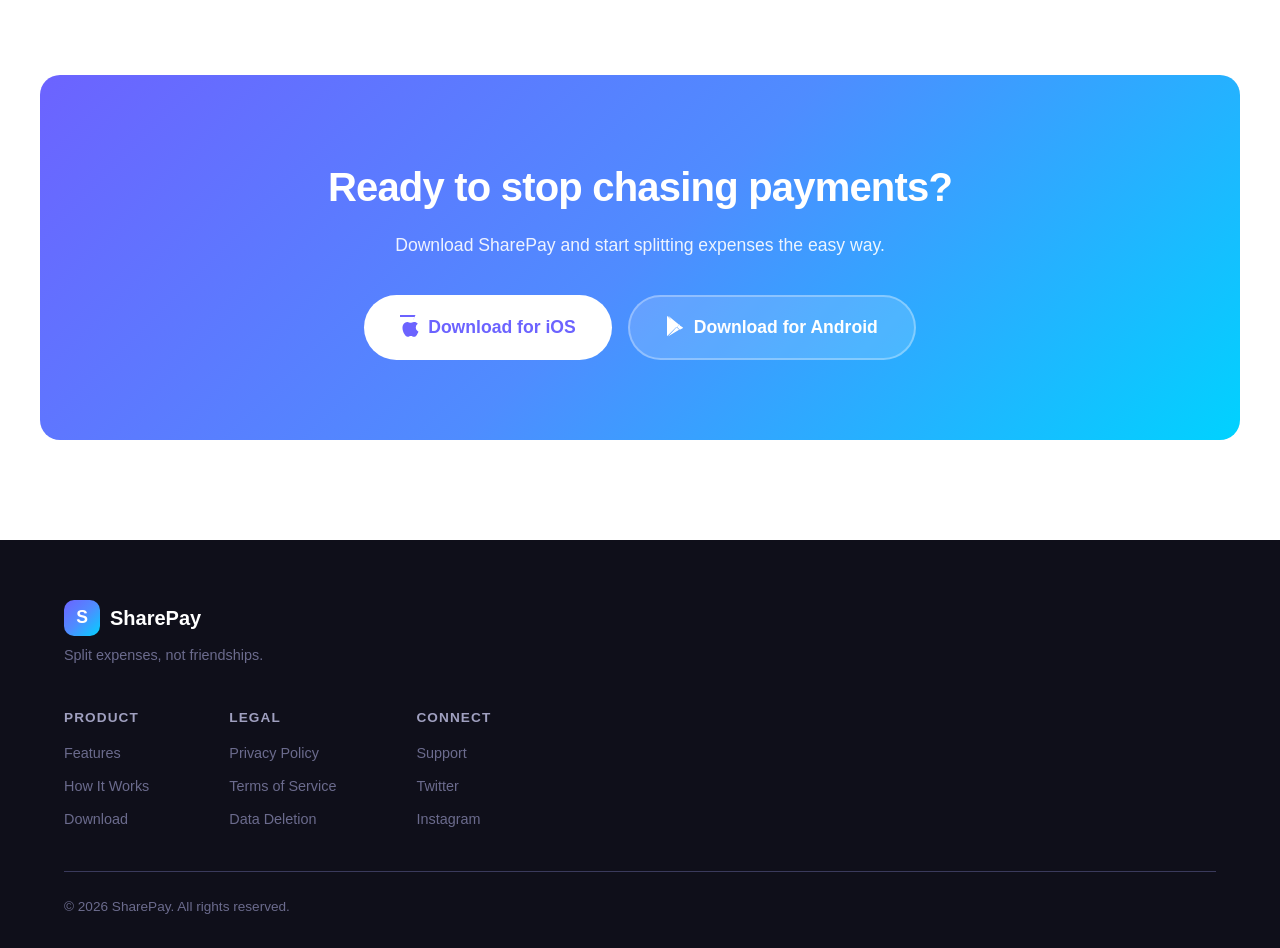
==== commit dedfef6d: "Add legal and support pages for store submissions - Privacy Policy with data collection and rights d" ====
--- a/index.html
+++ b/index.html
@@ -204,12 +204,13 @@
                 </div>
                 <div class="footer-col">
                     <h4>Legal</h4>
-                    <a href="#">Privacy Policy</a>
-                    <a href="#">Terms of Service</a>
+                    <a href="privacy.html">Privacy Policy</a>
+                    <a href="terms.html">Terms of Service</a>
+                    <a href="data-deletion.html">Data Deletion</a>
                 </div>
                 <div class="footer-col">
                     <h4>Connect</h4>
-                    <a href="#">Contact Us</a>
+                    <a href="support.html">Support</a>
                     <a href="#">Twitter</a>
                     <a href="#">Instagram</a>
                 </div>
--- a/css/styles.css
+++ b/css/styles.css
@@ -600,6 +600,224 @@
 }
 
 /* ========================================
+   Legal / Inner Pages
+   ======================================== */
+
+.legal-page {
+    padding: 120px 0 80px;
+    min-height: 60vh;
+}
+
+.legal-header {
+    margin-bottom: 48px;
+}
+
+.legal-header h1 {
+    font-size: 2.5rem;
+    font-weight: 800;
+    letter-spacing: -0.02em;
+    color: var(--dark);
+}
+
+.legal-date {
+    margin-top: 8px;
+    font-size: 0.95rem;
+    color: var(--gray-500);
+}
+
+.legal-subtitle {
+    margin-top: 8px;
+    font-size: 1.1rem;
+    color: var(--gray-500);
+}
+
+.legal-content {
+    max-width: 800px;
+}
+
+.legal-content section {
+    margin-bottom: 40px;
+}
+
+.legal-content h2 {
+    font-size: 1.4rem;
+    font-weight: 700;
+    color: var(--dark);
+    margin-bottom: 16px;
+    padding-bottom: 8px;
+    border-bottom: 2px solid var(--gray-100);
+}
+
+.legal-content h3 {
+    font-size: 1.1rem;
+    font-weight: 600;
+    color: var(--dark);
+    margin: 20px 0 10px;
+}
+
+.legal-content p {
+    font-size: 0.95rem;
+    color: var(--gray-700);
+    line-height: 1.8;
+    margin-bottom: 12px;
+}
+
+.legal-content ul,
+.legal-content ol {
+    margin: 12px 0;
+    padding-left: 24px;
+}
+
+.legal-content li {
+    font-size: 0.95rem;
+    color: var(--gray-700);
+    line-height: 1.8;
+    margin-bottom: 6px;
+}
+
+.legal-content a {
+    color: var(--purple);
+    font-weight: 500;
+    transition: opacity var(--transition);
+}
+
+.legal-content a:hover {
+    opacity: 0.8;
+}
+
+.contact-list {
+    list-style: none;
+    padding-left: 0;
+}
+
+.contact-list li {
+    padding: 8px 0;
+}
+
+/* Support Page */
+
+.support-grid {
+    display: grid;
+    grid-template-columns: repeat(3, 1fr);
+    gap: 24px;
+    margin-bottom: 60px;
+}
+
+.support-card {
+    padding: 32px 24px;
+    border-radius: var(--radius-lg);
+    background: var(--white);
+    border: 1px solid var(--gray-100);
+    text-align: center;
+    transition: transform var(--transition), box-shadow var(--transition);
+}
+
+.support-card:hover {
+    transform: translateY(-4px);
+    box-shadow: var(--shadow-lg);
+}
+
+.support-icon {
+    display: inline-flex;
+    align-items: center;
+    justify-content: center;
+    width: 56px;
+    height: 56px;
+    border-radius: 14px;
+    background: var(--gradient-subtle);
+    color: var(--purple);
+    margin-bottom: 16px;
+}
+
+.support-card h3 {
+    font-size: 1.15rem;
+    font-weight: 700;
+    color: var(--dark);
+    margin-bottom: 8px;
+}
+
+.support-card p {
+    font-size: 0.9rem;
+    color: var(--gray-500);
+    line-height: 1.6;
+    margin-bottom: 16px;
+}
+
+.support-card .btn {
+    font-size: 0.85rem;
+    padding: 10px 20px;
+}
+
+/* FAQ */
+
+.faq-section {
+    max-width: 800px;
+}
+
+.faq-section h2 {
+    font-size: 1.8rem;
+    font-weight: 800;
+    color: var(--dark);
+    margin-bottom: 32px;
+}
+
+.faq-item {
+    padding: 24px 0;
+    border-bottom: 1px solid var(--gray-100);
+}
+
+.faq-item h3 {
+    font-size: 1.05rem;
+    font-weight: 600;
+    color: var(--dark);
+    margin-bottom: 8px;
+}
+
+.faq-item p {
+    font-size: 0.95rem;
+    color: var(--gray-500);
+    line-height: 1.7;
+}
+
+.faq-item a {
+    color: var(--purple);
+    font-weight: 500;
+}
+
+/* Data Deletion */
+
+.deletion-methods {
+    display: grid;
+    grid-template-columns: 1fr 1fr;
+    gap: 24px;
+    margin: 24px 0;
+}
+
+.deletion-method {
+    padding: 24px;
+    border-radius: var(--radius);
+    background: var(--white);
+    border: 1px solid var(--gray-100);
+}
+
+.deletion-method h3 {
+    font-size: 1.05rem;
+    font-weight: 700;
+    color: var(--dark);
+    margin: 0 0 12px;
+}
+
+.deletion-method ol {
+    padding-left: 20px;
+}
+
+.deletion-method li {
+    font-size: 0.9rem;
+    color: var(--gray-700);
+    line-height: 1.7;
+}
+
+/* ========================================
    Scroll Reveal Animation
    ======================================== */
 
@@ -763,4 +981,24 @@
         padding: 14px 28px;
         font-size: 1rem;
     }
-}
+
+    .legal-page {
+        padding: 100px 0 60px;
+    }
+
+    .legal-header h1 {
+        font-size: 1.8rem;
+    }
+
+    .support-grid {
+        grid-template-columns: 1fr;
+    }
+
+    .deletion-methods {
+        grid-template-columns: 1fr;
+    }
+
+    .faq-section h2 {
+        font-size: 1.4rem;
+    }
+}
